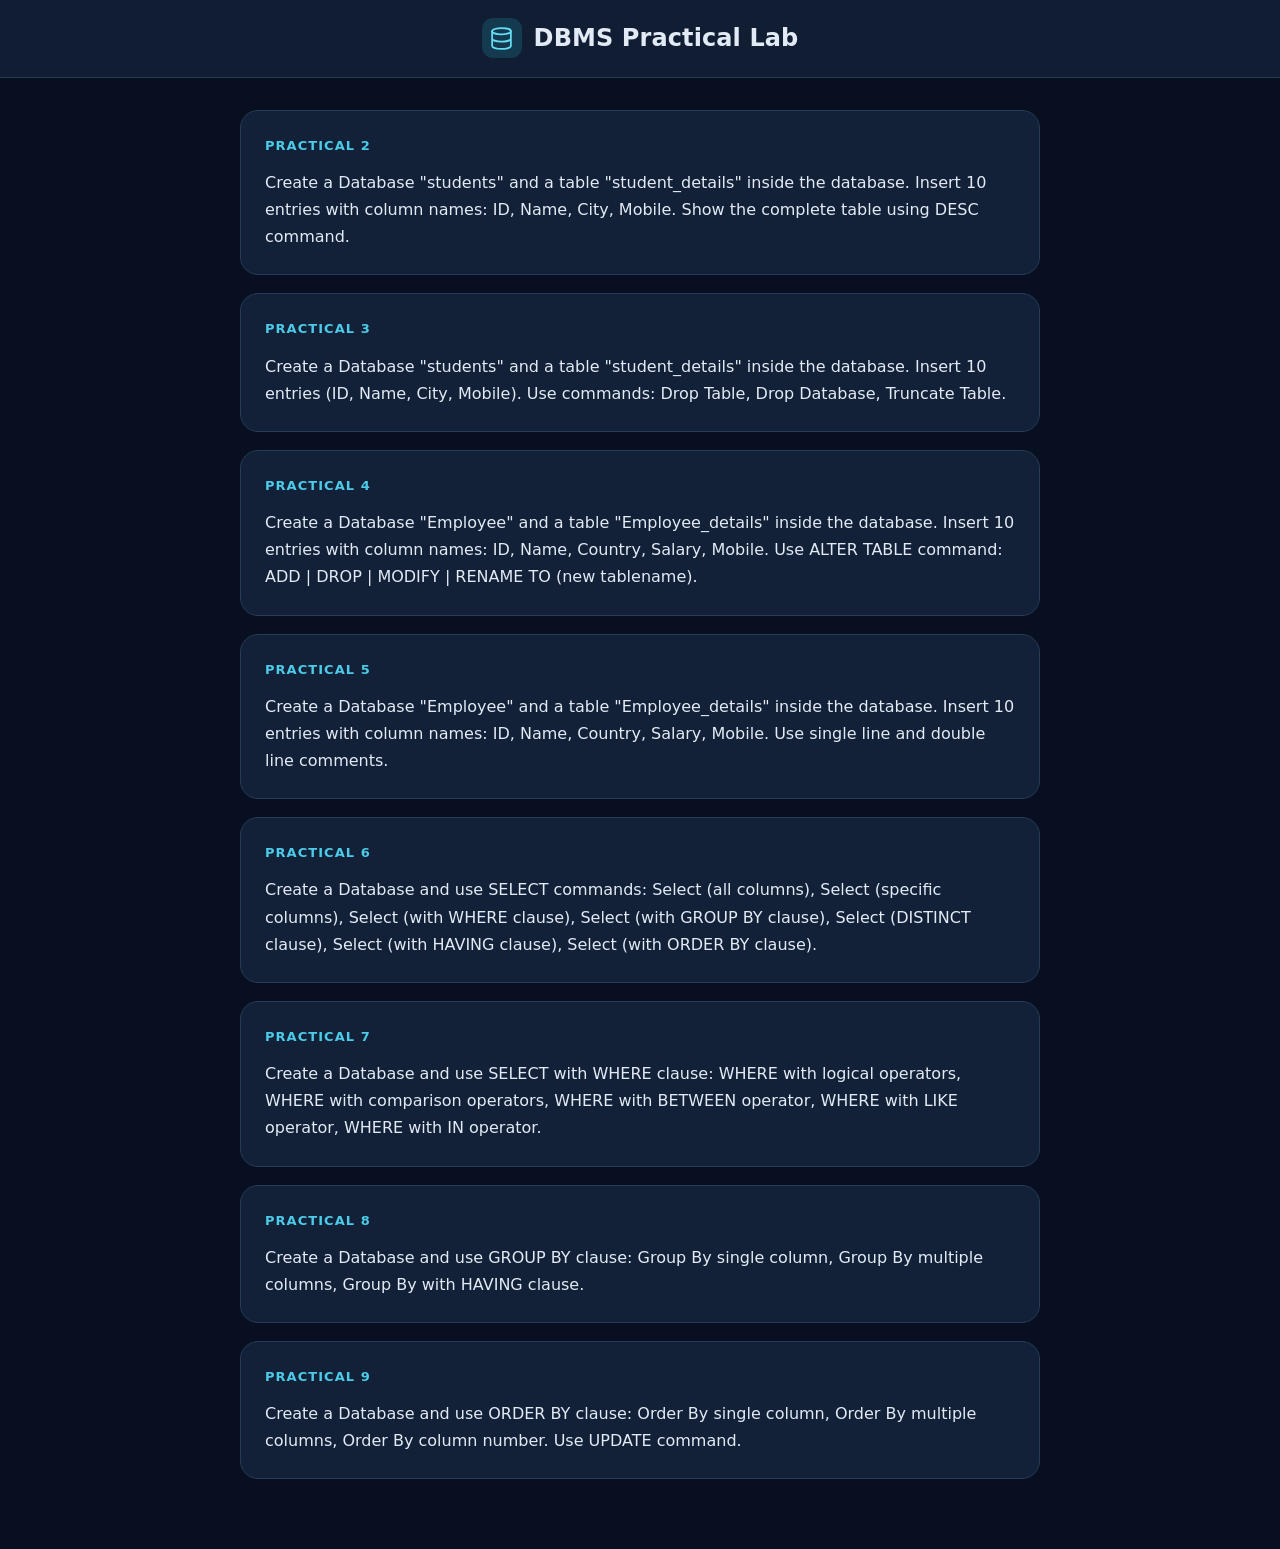
==== index.html @ 45620896 "Add files via upload" ====
<!DOCTYPE html>
<html lang="en">
<head>
<meta charset="UTF-8">
<meta name="viewport" content="width=device-width, initial-scale=1.0">

<title>DBMS Practical Lab</title>

<style>
:root {
    color-scheme: dark;
    --bg: #080f20;
    --panel: #132138;
    --line: #263c57;
    --cyan: #4bcbe7;
    --text: #e2eaf5;
}

* {
    box-sizing: border-box;
}

body {
    margin: 0;
    background: var(--bg);
    color: var(--text);
    font: 16px/1.7 Inter, system-ui,
          -apple-system, 'Segoe UI', sans-serif;
}

/* Header */

header {
    background: #101d32;
    border-bottom: 1px solid var(--line);
}

.header-inner {
    max-width: 850px;
    margin: auto;
    padding: 18px 25px;
    display: flex;
    align-items: center;
    justify-content: center;
    gap: 12px;
}

.logo {
    width: 40px;
    height: 40px;
    display: grid;
    place-items: center;
    flex-shrink: 0;
    border-radius: 11px;
    background: #143a50;
    color: #64dcf2;
}

h1 {
    margin: 0;
    font-size: 24px;
    font-weight: 700;
    letter-spacing: .1px;
}

/* Main Container */

.wrap {
    max-width: 850px;
    margin: auto;
    padding: 32px 25px 70px;
}

/* Vertical Cards */

.grid {
    display: grid;
    grid-template-columns: 1fr;
    gap: 18px;
}

.card {
    display: block;
    text-decoration: none;
    color: inherit;
    background: var(--panel);
    border: 1px solid var(--line);
    border-radius: 18px;
    padding: 24px;
    transition: background .2s,
                border-color .2s,
                transform .2s;
}

.card:hover,
.card:focus-visible {
    background: #192b45;
    border-color: var(--cyan);
    transform: translateY(-2px);
    outline: none;
}

.num {
    display: block;
    color: var(--cyan);
    font-size: 13px;
    font-weight: 750;
    letter-spacing: .08em;
    margin-bottom: 12px;
}

.question {
    margin: 0;
    font-size: 16px;
    line-height: 1.7;
    overflow-wrap: anywhere;
}

/* Mobile */

@media (max-width: 650px) {

    .header-inner {
        padding: 15px 20px;
        gap: 10px;
    }

    .logo {
        width: 34px;
        height: 34px;
        border-radius: 9px;
    }

    .logo svg {
        width: 22px;
        height: 22px;
    }

    h1 {
        font-size: 18px;
    }

    .wrap {
        padding: 24px 28px 55px;
    }

    .grid {
        gap: 14px;
    }

    .card {
        padding: 18px;
        border-radius: 16px;
    }

    .num {
        font-size: 12px;
        margin-bottom: 10px;
    }

    .question {
        font-size: 14px;
        line-height: 1.65;
    }
}

/* Subtle, accessible interaction enhancements */
@media (prefers-reduced-motion: no-preference) {
  .card { transition: transform 180ms ease, background-color 180ms ease, border-color 180ms ease, box-shadow 180ms ease; }
  .card:active { transform: scale(.992); }
  .card:hover { transform: translateY(-2px); box-shadow: 0 6px 18px rgba(0,0,0,.12); }
  .back, .copy, .nav-btn, .nav-button, .navigation a, .bottom-nav a, .practical-nav a { transition: background-color 170ms ease, border-color 170ms ease, color 170ms ease, transform 170ms ease; }
  .copy:active, .back:active, .nav-btn:active, .nav-button:active, .navigation a:active, .bottom-nav a:active, .practical-nav a:active { transform: scale(.97); }
  @keyframes gentleAppear { from { opacity: 0; transform: translateY(6px); } to { opacity: 1; transform: translateY(0); } }
  main > section, main > .grid, main > h1, main > .card, main.wrap > section { animation: gentleAppear 340ms ease-out both; }
}
@media (prefers-reduced-motion: reduce) {
  *, *::before, *::after { animation-duration: .01ms !important; animation-iteration-count: 1 !important; transition-duration: .01ms !important; scroll-behavior: auto !important; }
}
</style>
</head>

<body>

<header>
    <div class="header-inner">

        <span class="logo" aria-hidden="true">
            <svg width="25"
                 height="25"
                 viewBox="0 0 24 24"
                 fill="none"
                 stroke="currentColor"
                 stroke-width="1.7"
                 stroke-linecap="round"
                 stroke-linejoin="round">

                <ellipse cx="12" cy="5"
                         rx="9" ry="3"/>

                <path d="M3 5v14c0 1.66 4.03 3 9 3s9-1.34 9-3V5M3 12c0 1.66 4.03 3 9 3s9-1.34 9-3"/>

            </svg>
        </span>

        <h1>DBMS Practical Lab</h1>

    </div>
</header>

<main class="wrap">

<div class="grid">

<!-- Practical 2 -->

<a class="card" href="p2.html">

    <span class="num">PRACTICAL 2</span>

    <p class="question">
        Create a Database "students" and a table
        "student_details" inside the database.
        Insert 10 entries with column names:
        ID, Name, City, Mobile.
        Show the complete table using DESC command.
    </p>

</a>

<!-- Practical 3 -->

<a class="card" href="p3.html">

    <span class="num">PRACTICAL 3</span>

    <p class="question">
        Create a Database "students" and a table
        "student_details" inside the database.
        Insert 10 entries (ID, Name, City, Mobile).
        Use commands: Drop Table, Drop Database,
        Truncate Table.
    </p>

</a>

<!-- Practical 4 -->

<a class="card" href="p4.html">

    <span class="num">PRACTICAL 4</span>

    <p class="question">
        Create a Database "Employee" and a table
        "Employee_details" inside the database.
        Insert 10 entries with column names:
        ID, Name, Country, Salary, Mobile.
        Use ALTER TABLE command:
        ADD | DROP | MODIFY | RENAME TO
        (new tablename).
    </p>

</a>

<!-- Practical 5 -->

<a class="card" href="p5.html">

    <span class="num">PRACTICAL 5</span>

    <p class="question">
        Create a Database "Employee" and a table
        "Employee_details" inside the database.
        Insert 10 entries with column names:
        ID, Name, Country, Salary, Mobile.
        Use single line and double line comments.
    </p>

</a>

<!-- Practical 6 -->

<a class="card" href="p6.html">

    <span class="num">PRACTICAL 6</span>

    <p class="question">
        Create a Database and use SELECT commands:
        Select (all columns),
        Select (specific columns),
        Select (with WHERE clause),
        Select (with GROUP BY clause),
        Select (DISTINCT clause),
        Select (with HAVING clause),
        Select (with ORDER BY clause).
    </p>

</a>

<!-- Practical 7 -->

<a class="card" href="p7.html">

    <span class="num">PRACTICAL 7</span>

    <p class="question">
        Create a Database and use SELECT with WHERE clause:
        WHERE with logical operators,
        WHERE with comparison operators,
        WHERE with BETWEEN operator,
        WHERE with LIKE operator,
        WHERE with IN operator.
    </p>

</a>

<!-- Practical 8 -->

<a class="card" href="p8.html">

    <span class="num">PRACTICAL 8</span>

    <p class="question">
        Create a Database and use GROUP BY clause:
        Group By single column,
        Group By multiple columns,
        Group By with HAVING clause.
    </p>

</a>

<!-- Practical 9 -->

<a class="card" href="p9.html">

    <span class="num">PRACTICAL 9</span>

    <p class="question">
        Create a Database and use ORDER BY clause:
        Order By single column,
        Order By multiple columns,
        Order By column number.
        Use UPDATE command.
    </p>

</a>

</div>

</main>

</body>
</html>
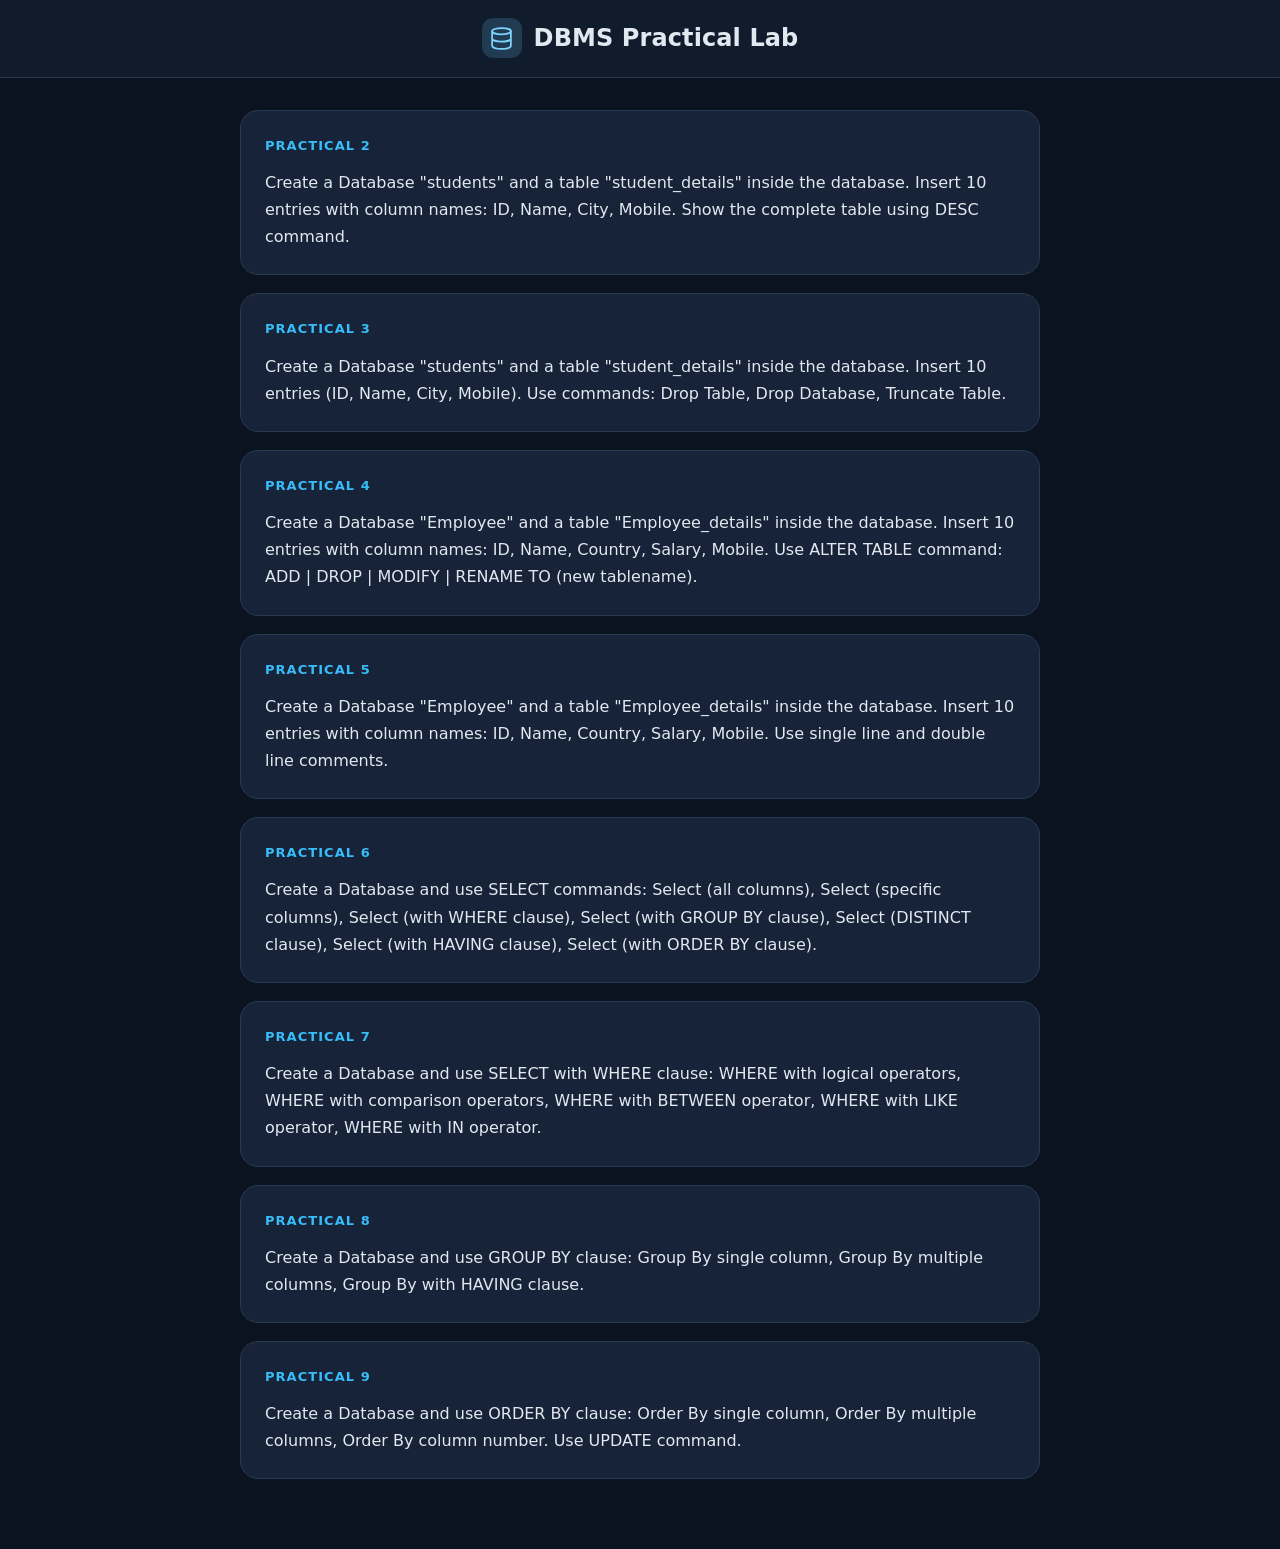
==== commit 21f6b22c: "Add files via upload" ====
--- a/index.html
+++ b/index.html
@@ -10,11 +10,11 @@
 <style>
 :root {
     color-scheme: dark;
-    --bg: #080f20;
-    --panel: #132138;
-    --line: #263c57;
-    --cyan: #4bcbe7;
-    --text: #e2eaf5;
+    --bg: #0B1220;
+    --panel: #172338;
+    --line: #2A3A52;
+    --cyan: #38BDF8;
+    --text: #E2E8F0;
 }
 
 * {
@@ -32,7 +32,7 @@
 /* Header */
 
 header {
-    background: #101d32;
+    background: #101B2C;
     border-bottom: 1px solid var(--line);
 }
 
@@ -53,8 +53,8 @@
     place-items: center;
     flex-shrink: 0;
     border-radius: 11px;
-    background: #143a50;
-    color: #64dcf2;
+    background: #203B52;
+    color: #7DD3FC;
 }
 
 h1 {
@@ -88,16 +88,14 @@
     border: 1px solid var(--line);
     border-radius: 18px;
     padding: 24px;
-    transition: background .2s,
-                border-color .2s,
-                transform .2s;
+    
 }
 
 .card:hover,
 .card:focus-visible {
-    background: #192b45;
+    background: #1B2C44;
     border-color: var(--cyan);
-    transform: translateY(-2px);
+    
     outline: none;
 }
 
@@ -165,19 +163,15 @@
     }
 }
 
-/* Subtle, accessible interaction enhancements */
-@media (prefers-reduced-motion: no-preference) {
-  .card { transition: transform 180ms ease, background-color 180ms ease, border-color 180ms ease, box-shadow 180ms ease; }
-  .card:active { transform: scale(.992); }
-  .card:hover { transform: translateY(-2px); box-shadow: 0 6px 18px rgba(0,0,0,.12); }
-  .back, .copy, .nav-btn, .nav-button, .navigation a, .bottom-nav a, .practical-nav a { transition: background-color 170ms ease, border-color 170ms ease, color 170ms ease, transform 170ms ease; }
-  .copy:active, .back:active, .nav-btn:active, .nav-button:active, .navigation a:active, .bottom-nav a:active, .practical-nav a:active { transform: scale(.97); }
-  @keyframes gentleAppear { from { opacity: 0; transform: translateY(6px); } to { opacity: 1; transform: translateY(0); } }
-  main > section, main > .grid, main > h1, main > .card, main.wrap > section { animation: gentleAppear 340ms ease-out both; }
-}
-@media (prefers-reduced-motion: reduce) {
-  *, *::before, *::after { animation-duration: .01ms !important; animation-iteration-count: 1 !important; transition-duration: .01ms !important; scroll-behavior: auto !important; }
-}
+
+/* Midnight Navy: calm, static study interface */
+:root { --bg:#0B1220; --panel:#172338; --card:#172338; --line:#2A3A52; --cyan:#38BDF8; --text:#E2E8F0; }
+.card:hover,.card:focus-visible { background:#1B2C44; border-color:#38BDF8; box-shadow:none; transform:none; }
+.card:active,.copy:active,.back:active,.practical-nav a:active { transform:none; }
+.copy { transition:background-color 160ms ease,border-color 160ms ease,color 160ms ease; }
+.copy.copied { background:#174735; border-color:#4ADE80; color:#BBF7D0; }
+.copy.copied svg { width:21px; height:21px; }
+@media (prefers-reduced-motion:reduce) { .copy { transition:none; } }
 </style>
 </head>
 
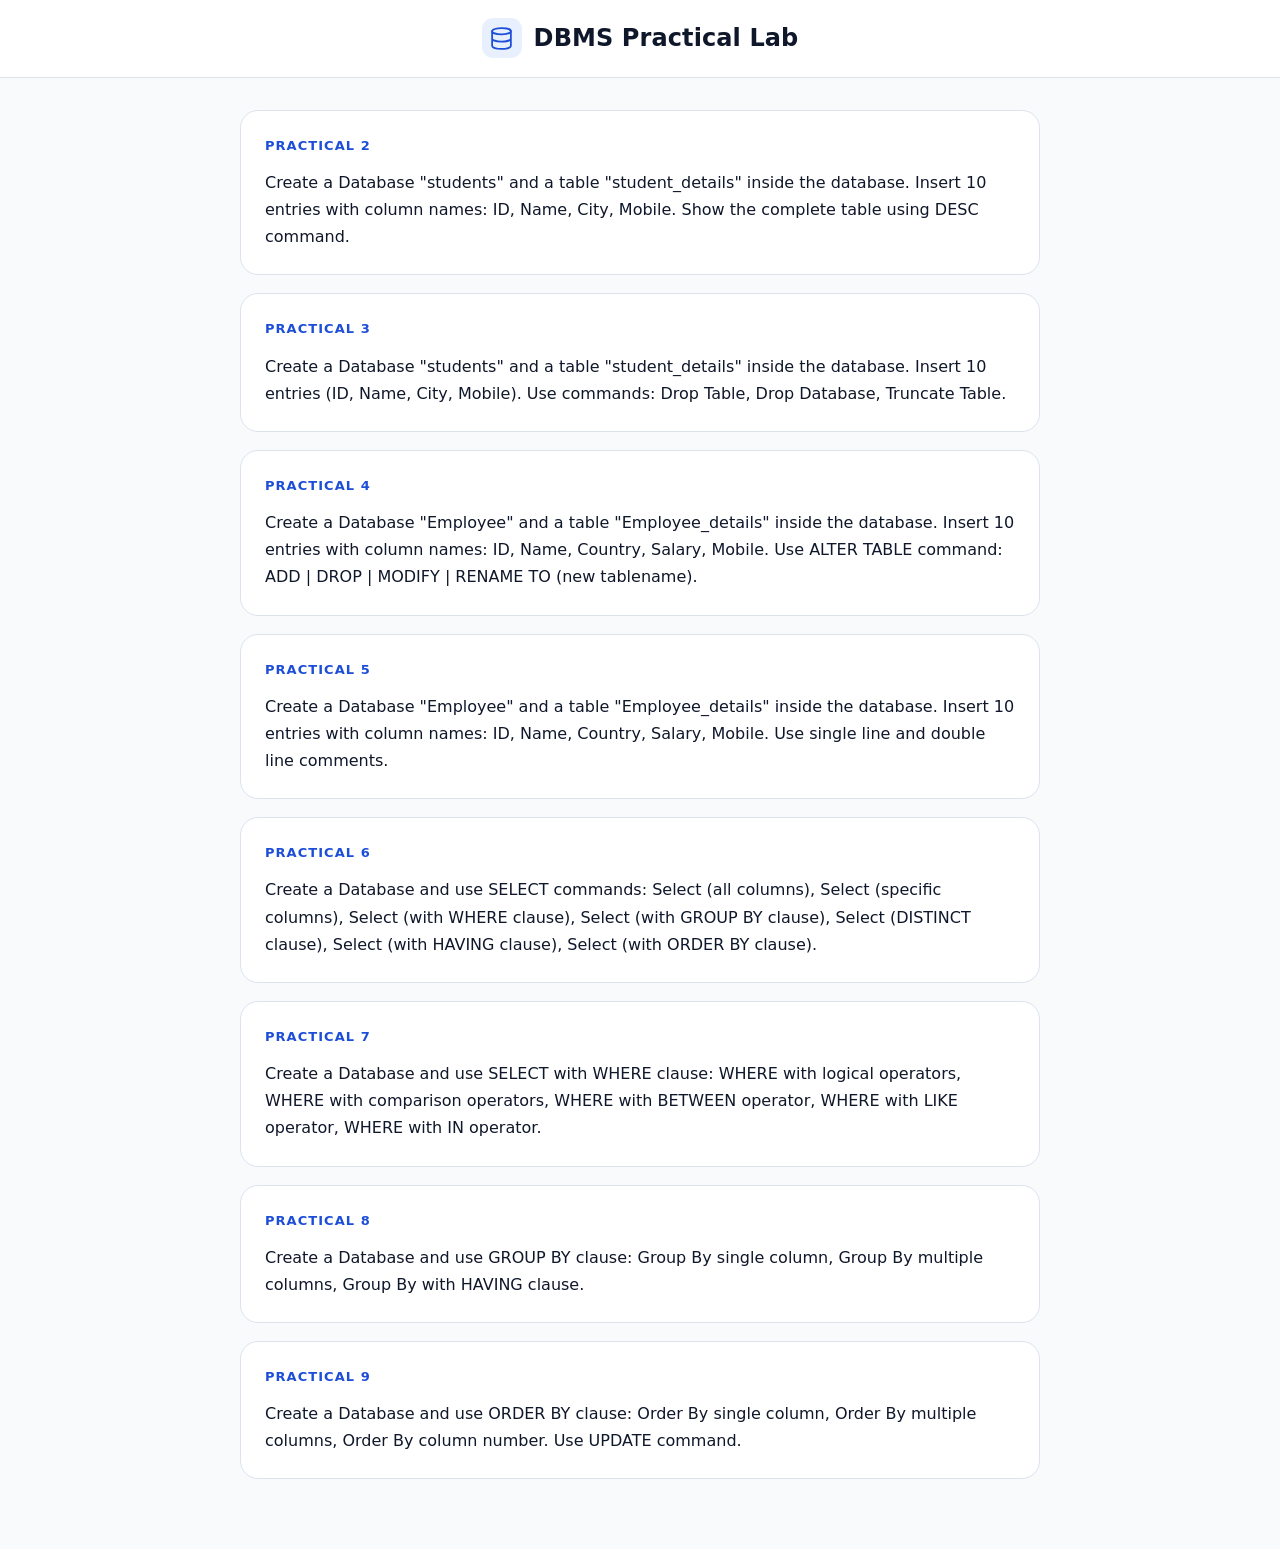
==== commit b182eb73: "Add files via upload" ====
--- a/index.html
+++ b/index.html
@@ -172,6 +172,37 @@
 .copy.copied { background:#174735; border-color:#4ADE80; color:#BBF7D0; }
 .copy.copied svg { width:21px; height:21px; }
 @media (prefers-reduced-motion:reduce) { .copy { transition:none; } }
+
+/* Follow the operating system's light/dark appearance; dark colors above remain unchanged. */
+@media (prefers-color-scheme: light) {
+ :root { color-scheme: light; --bg:#F8FAFC; --panel:#FFFFFF; --card:#FFFFFF; --line:#DCE3EC; --cyan:#1D4ED8; --text:#0F172A; --muted:#475569; }
+ body { background:var(--bg); color:var(--text); }
+ header { background:#FFFFFF; border-color:#DCE3EC; }
+ section, .card { background:#FFFFFF; border-color:#DCE3EC; color:#0F172A; }
+ .card:hover,.card:focus-visible { background:#F1F5F9; border-color:#93B4E9; }
+ .logo { background:#E8F0FE; color:#1D4ED8; }
+ h1, .question, p, li { color:inherit; }
+ h2, .num, .back { color:#1D4ED8; }
+ pre, pre code, .command-row pre, .command-pair pre { background:#F1F5F9; color:#1E3A5F; border-color:#DCE3EC; }
+ .result, .output, .result pre, .output pre { background:#EFF6F1; color:#166534; border-color:#CFE7D7; }
+ table { color:#0F172A; }
+ th, td { border-color:#CBD5E1; }
+ th { background:#E8F0FE; color:#1D4ED8; }
+ .copy, button.copy, a.back, .practical-nav a { background:#EFF6FF; color:#1D4ED8; border-color:#B7CFF5; }
+ a.back:hover, a.back:focus-visible, .practical-nav a:hover, .practical-nav a:focus-visible { background:#E1EEFF; border-color:#729FE6; }
+ .copy svg { stroke:currentColor; }
+}
+/* Brief, restrained visual acknowledgement after a successful copy. */
+.copy.copied { animation:copy-press-flash .28s ease-out; }
+@keyframes copy-press-flash { 0% { opacity:1; } 45% { opacity:.48; } 100% { opacity:1; } }
+@media (prefers-reduced-motion: reduce) { .copy.copied { animation:none; } }
+/* Do not turn copy buttons green or replace their icons. */
+.copy.copied { color:inherit; }
+
+:root { color-scheme:dark light; }
+.copy.copied, button.copy.copied { background:#21374D !important; border-color:#38BDF8 !important; color:#F1F5F9 !important; }
+@media(prefers-color-scheme:light) { .copy.copied, button.copy.copied { background:#EFF6FF !important; border-color:#B7CFF5 !important; color:#1D4ED8 !important; } }
+
 </style>
 </head>
 
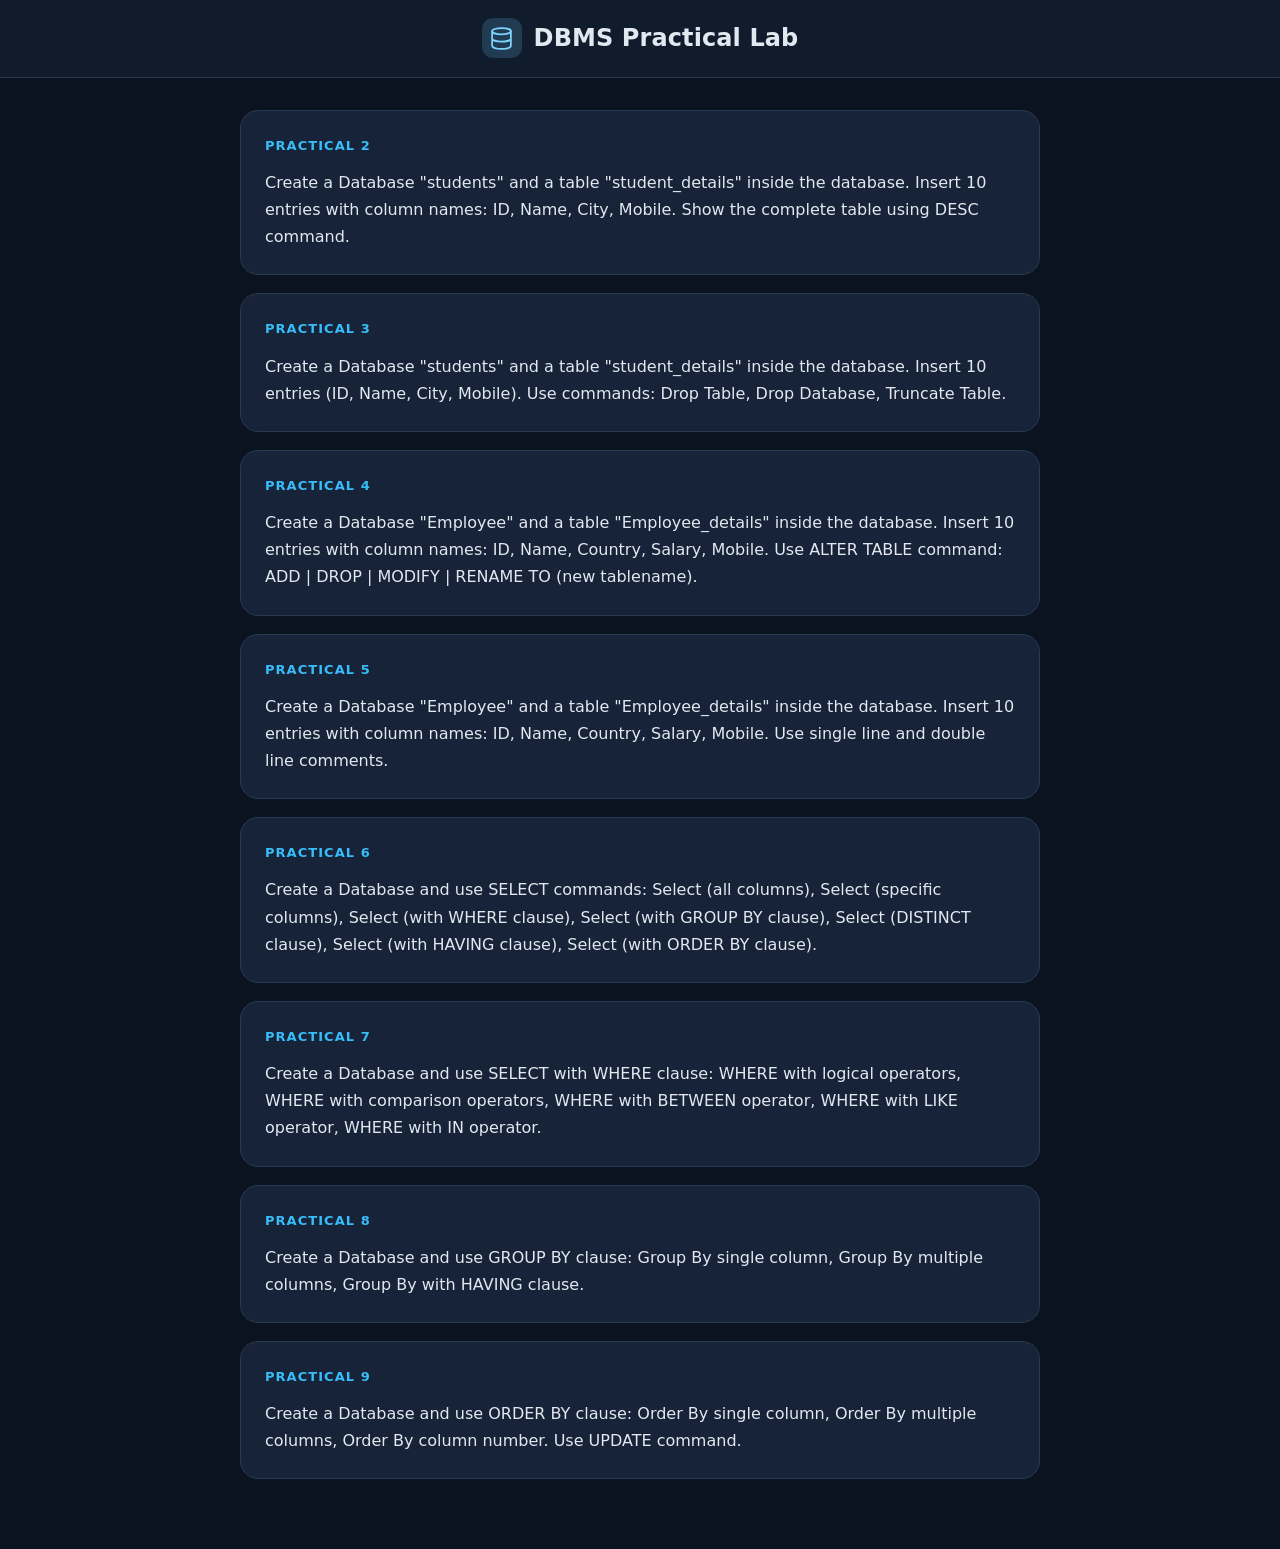
==== commit d8ec5aa5: "Add files via upload" ====
--- a/index.html
+++ b/index.html
@@ -172,37 +172,6 @@
 .copy.copied { background:#174735; border-color:#4ADE80; color:#BBF7D0; }
 .copy.copied svg { width:21px; height:21px; }
 @media (prefers-reduced-motion:reduce) { .copy { transition:none; } }
-
-/* Follow the operating system's light/dark appearance; dark colors above remain unchanged. */
-@media (prefers-color-scheme: light) {
- :root { color-scheme: light; --bg:#F8FAFC; --panel:#FFFFFF; --card:#FFFFFF; --line:#DCE3EC; --cyan:#1D4ED8; --text:#0F172A; --muted:#475569; }
- body { background:var(--bg); color:var(--text); }
- header { background:#FFFFFF; border-color:#DCE3EC; }
- section, .card { background:#FFFFFF; border-color:#DCE3EC; color:#0F172A; }
- .card:hover,.card:focus-visible { background:#F1F5F9; border-color:#93B4E9; }
- .logo { background:#E8F0FE; color:#1D4ED8; }
- h1, .question, p, li { color:inherit; }
- h2, .num, .back { color:#1D4ED8; }
- pre, pre code, .command-row pre, .command-pair pre { background:#F1F5F9; color:#1E3A5F; border-color:#DCE3EC; }
- .result, .output, .result pre, .output pre { background:#EFF6F1; color:#166534; border-color:#CFE7D7; }
- table { color:#0F172A; }
- th, td { border-color:#CBD5E1; }
- th { background:#E8F0FE; color:#1D4ED8; }
- .copy, button.copy, a.back, .practical-nav a { background:#EFF6FF; color:#1D4ED8; border-color:#B7CFF5; }
- a.back:hover, a.back:focus-visible, .practical-nav a:hover, .practical-nav a:focus-visible { background:#E1EEFF; border-color:#729FE6; }
- .copy svg { stroke:currentColor; }
-}
-/* Brief, restrained visual acknowledgement after a successful copy. */
-.copy.copied { animation:copy-press-flash .28s ease-out; }
-@keyframes copy-press-flash { 0% { opacity:1; } 45% { opacity:.48; } 100% { opacity:1; } }
-@media (prefers-reduced-motion: reduce) { .copy.copied { animation:none; } }
-/* Do not turn copy buttons green or replace their icons. */
-.copy.copied { color:inherit; }
-
-:root { color-scheme:dark light; }
-.copy.copied, button.copy.copied { background:#21374D !important; border-color:#38BDF8 !important; color:#F1F5F9 !important; }
-@media(prefers-color-scheme:light) { .copy.copied, button.copy.copied { background:#EFF6FF !important; border-color:#B7CFF5 !important; color:#1D4ED8 !important; } }
-
 </style>
 </head>
 
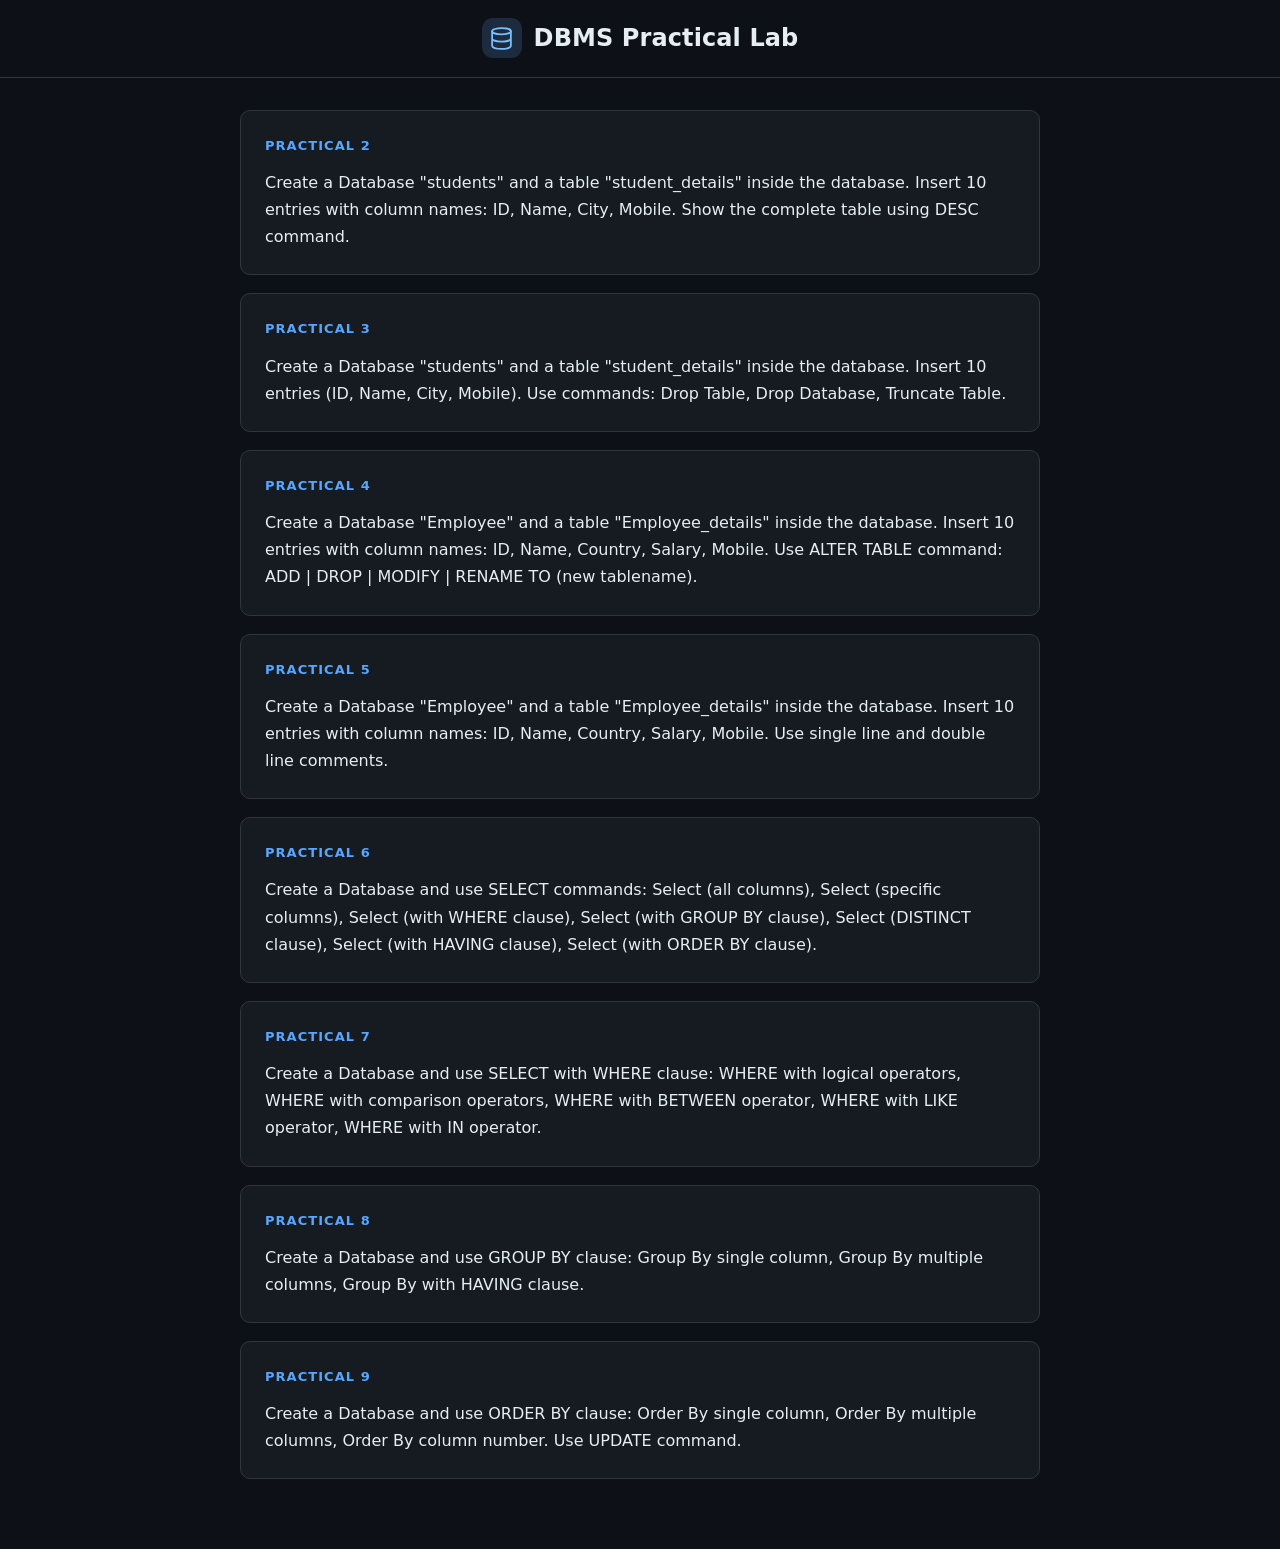
==== commit 92ba2307: "Add files via upload" ====
--- a/index.html
+++ b/index.html
@@ -10,11 +10,11 @@
 <style>
 :root {
     color-scheme: dark;
-    --bg: #0B1220;
-    --panel: #172338;
-    --line: #2A3A52;
-    --cyan: #38BDF8;
-    --text: #E2E8F0;
+    --bg: #0d1117;
+    --panel: #161b22;
+    --line: #30363d;
+    --cyan: #58a6ff;
+    --text: #e6edf3;
 }
 
 * {
@@ -32,7 +32,7 @@
 /* Header */
 
 header {
-    background: #101B2C;
+    background: #0d1117;
     border-bottom: 1px solid var(--line);
 }
 
@@ -53,8 +53,8 @@
     place-items: center;
     flex-shrink: 0;
     border-radius: 11px;
-    background: #203B52;
-    color: #7DD3FC;
+    background: #1c2b3e;
+    color: #79c0ff;
 }
 
 h1 {
@@ -86,14 +86,16 @@
     color: inherit;
     background: var(--panel);
     border: 1px solid var(--line);
-    border-radius: 18px;
+    border-radius: 10px;
     padding: 24px;
-    
+    transition: background .2s,
+                border-color .2s,
+                transform .2s;
 }
 
 .card:hover,
 .card:focus-visible {
-    background: #1B2C44;
+    background: #1c2530;
     border-color: var(--cyan);
     
     outline: none;
@@ -149,7 +151,7 @@
 
     .card {
         padding: 18px;
-        border-radius: 16px;
+        border-radius: 10px;
     }
 
     .num {
@@ -162,16 +164,6 @@
         line-height: 1.65;
     }
 }
-
-
-/* Midnight Navy: calm, static study interface */
-:root { --bg:#0B1220; --panel:#172338; --card:#172338; --line:#2A3A52; --cyan:#38BDF8; --text:#E2E8F0; }
-.card:hover,.card:focus-visible { background:#1B2C44; border-color:#38BDF8; box-shadow:none; transform:none; }
-.card:active,.copy:active,.back:active,.practical-nav a:active { transform:none; }
-.copy { transition:background-color 160ms ease,border-color 160ms ease,color 160ms ease; }
-.copy.copied { background:#174735; border-color:#4ADE80; color:#BBF7D0; }
-.copy.copied svg { width:21px; height:21px; }
-@media (prefers-reduced-motion:reduce) { .copy { transition:none; } }
 </style>
 </head>
 
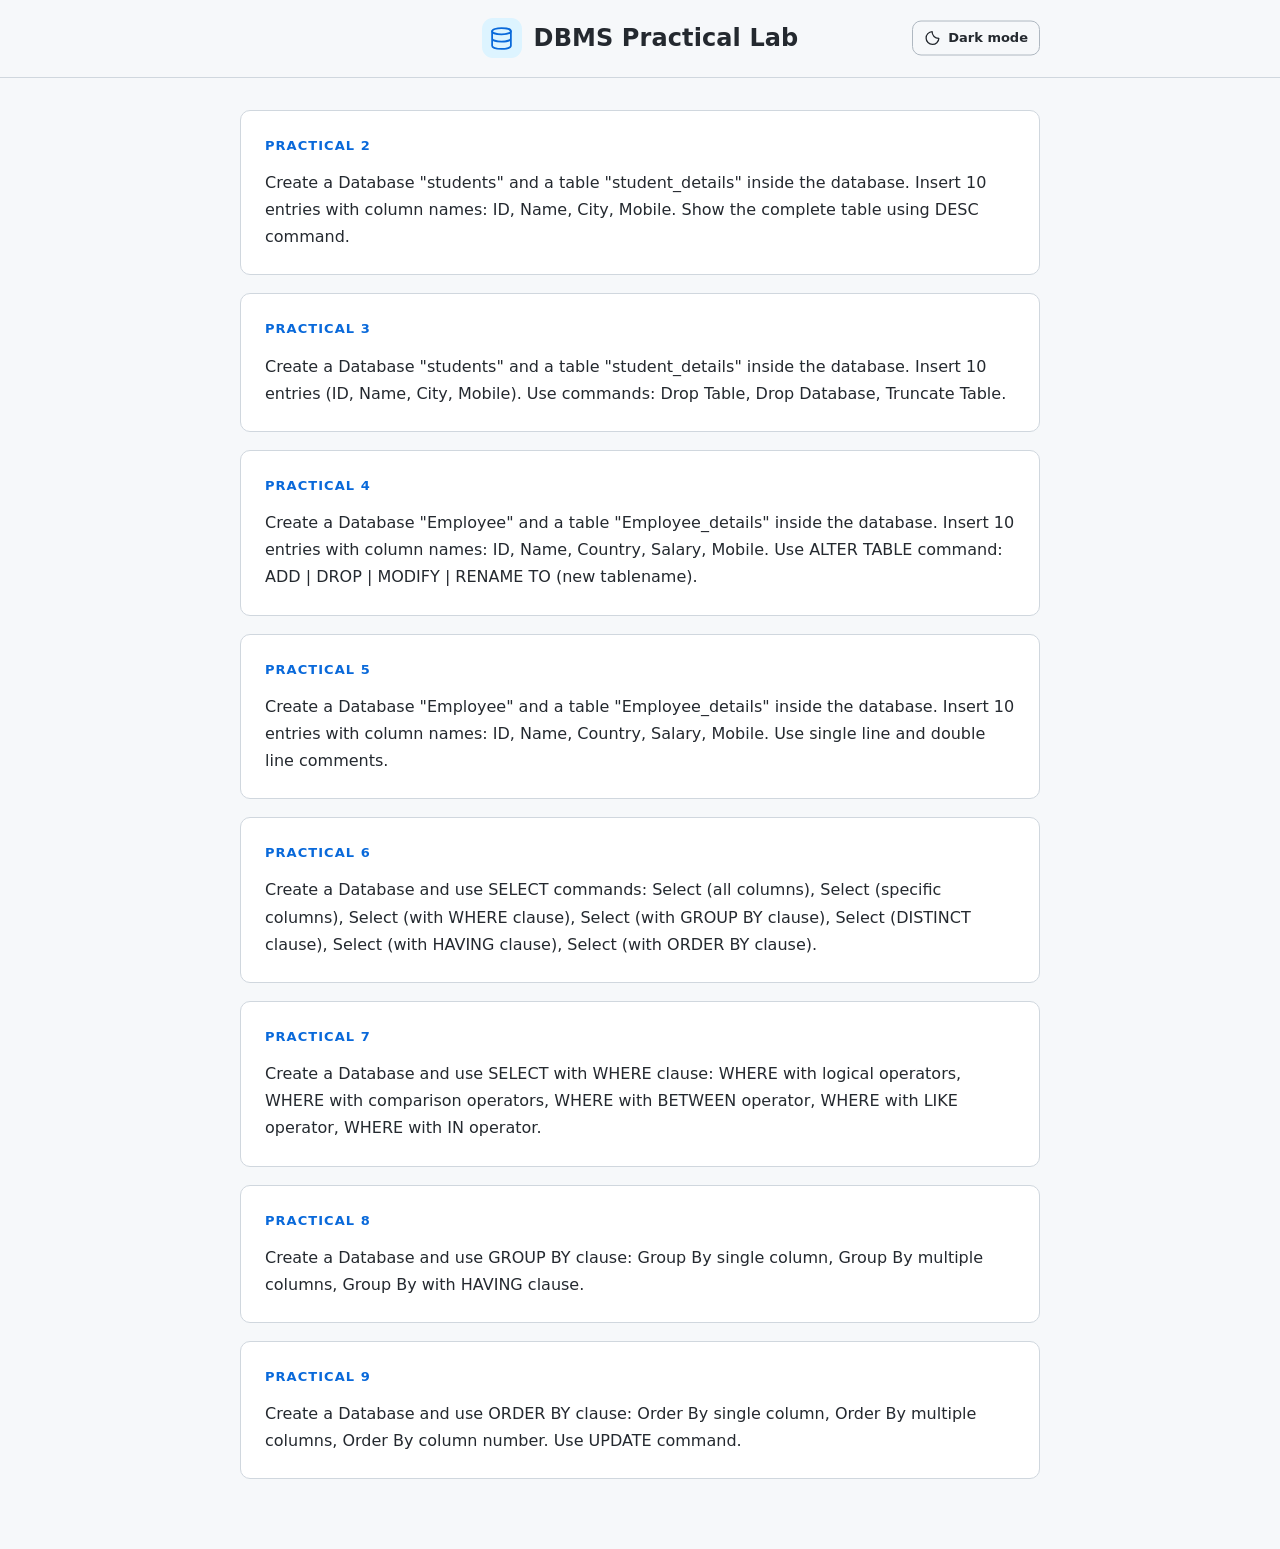
==== commit d75a5ba2: "Add files via upload" ====
--- a/index.html
+++ b/index.html
@@ -7,6 +7,7 @@
 
 <title>DBMS Practical Lab</title>
 
+<script>(function(){try{var t=localStorage.getItem('dbmspract-theme');if(t==='light'||t==='dark')document.documentElement.setAttribute('data-theme',t)}catch(e){}})();</script>
 <style>
 :root {
     color-scheme: dark;
@@ -165,6 +166,7 @@
     }
 }
 </style>
+<link rel="stylesheet" href="theme.css">
 </head>
 
 <body>
@@ -191,6 +193,7 @@
         </span>
 
         <h1>DBMS Practical Lab</h1>
+<button id="theme-toggle" class="theme-toggle" type="button" aria-label="Toggle color theme"><svg class="theme-icon" viewBox="0 0 24 24" fill="none" stroke="currentColor" stroke-width="1.8" stroke-linecap="round" stroke-linejoin="round" aria-hidden="true"></svg><span class="theme-label">Theme</span></button>
 
     </div>
 </header>
@@ -336,5 +339,6 @@
 
 </main>
 
+<script src="theme.js"></script>
 </body>
 </html>
--- a/theme.css
+++ b/theme.css
@@ -0,0 +1,26 @@
+/* Shared theme: system preference by default; manual choice persists. */
+:root { --page-bg:#0d1117; --surface:#161b22; --border:#30363d; --accent:#58a6ff; --body-text:#e6edf3; --code-bg:#0d1117; --code-text:#c9d1d9; --output-text:#3fb950; --button-bg:#212d3b; --button-border:#3b638b; --button-text:#e6edf3; --button-hover:#2a3a4b; --card-hover:#1c2530; --logo-bg:#1c2b3e; --logo-text:#79c0ff; }
+@media (prefers-color-scheme: light) {
+ :root:not([data-theme]) { --page-bg:#f6f8fa; --surface:#ffffff; --border:#d0d7de; --accent:#0969da; --body-text:#24292f; --code-bg:#f6f8fa; --code-text:#24292f; --output-text:#116329; --button-bg:#f6f8fa; --button-border:#afb8c1; --button-text:#24292f; --button-hover:#eaeef2; --card-hover:#f3f6fa; --logo-bg:#ddf4ff; --logo-text:#0969da; }
+}
+:root[data-theme="light"] { --page-bg:#f6f8fa; --surface:#ffffff; --border:#d0d7de; --accent:#0969da; --body-text:#24292f; --code-bg:#f6f8fa; --code-text:#24292f; --output-text:#116329; --button-bg:#f6f8fa; --button-border:#afb8c1; --button-text:#24292f; --button-hover:#eaeef2; --card-hover:#f3f6fa; --logo-bg:#ddf4ff; --logo-text:#0969da; }
+:root[data-theme="dark"] { --page-bg:#0d1117; --surface:#161b22; --border:#30363d; --accent:#58a6ff; --body-text:#e6edf3; --code-bg:#0d1117; --code-text:#c9d1d9; --output-text:#3fb950; --button-bg:#212d3b; --button-border:#3b638b; --button-text:#e6edf3; --button-hover:#2a3a4b; --card-hover:#1c2530; --logo-bg:#1c2b3e; --logo-text:#79c0ff; }
+:root { color-scheme:dark; --bg:var(--page-bg); --panel:var(--surface); --line:var(--border); --cyan:var(--accent); --text:var(--body-text); }
+:root[data-theme="light"] {color-scheme:light}
+@media (prefers-color-scheme: light) { :root:not([data-theme]) {color-scheme:light} }
+body { background:var(--page-bg); color:var(--body-text); }
+header { background:var(--page-bg); border-color:var(--border); }
+.logo {background:var(--logo-bg);color:var(--logo-text)}
+.card {background:var(--surface);border-color:var(--border);color:var(--body-text)}
+.card:hover,.card:focus-visible {background:var(--card-hover);border-color:var(--accent)}
+section {background:var(--surface);border-color:var(--border)}
+pre {background:var(--code-bg);border-color:var(--border);color:var(--code-text)}
+.result {background:var(--code-bg);border-color:var(--border);color:var(--output-text)}
+.copy, a.back, .practical-nav a {background:var(--button-bg);border-color:var(--button-border);color:var(--button-text)}
+a.back:hover,a.back:focus-visible,.practical-nav a:hover,.practical-nav a:focus-visible {background:var(--button-hover);border-color:var(--accent)}
+/* Homepage-only theme control */
+.header-inner {position:relative}
+.theme-toggle {position:absolute;right:25px;top:50%;transform:translateY(-50%);display:inline-flex;align-items:center;justify-content:center;gap:7px;padding:8px 11px;border:1px solid var(--button-border);border-radius:9px;background:var(--button-bg);color:var(--button-text);font:600 13px/1.3 Inter,system-ui,sans-serif;cursor:pointer}
+.theme-toggle:hover,.theme-toggle:focus-visible {background:var(--button-hover);border-color:var(--accent)}
+.theme-toggle svg {width:17px;height:17px;flex-shrink:0}
+@media(max-width:650px){.theme-toggle{right:12px;padding:8px}.theme-toggle .theme-label{display:none}.header-inner{padding-right:54px;padding-left:54px}}
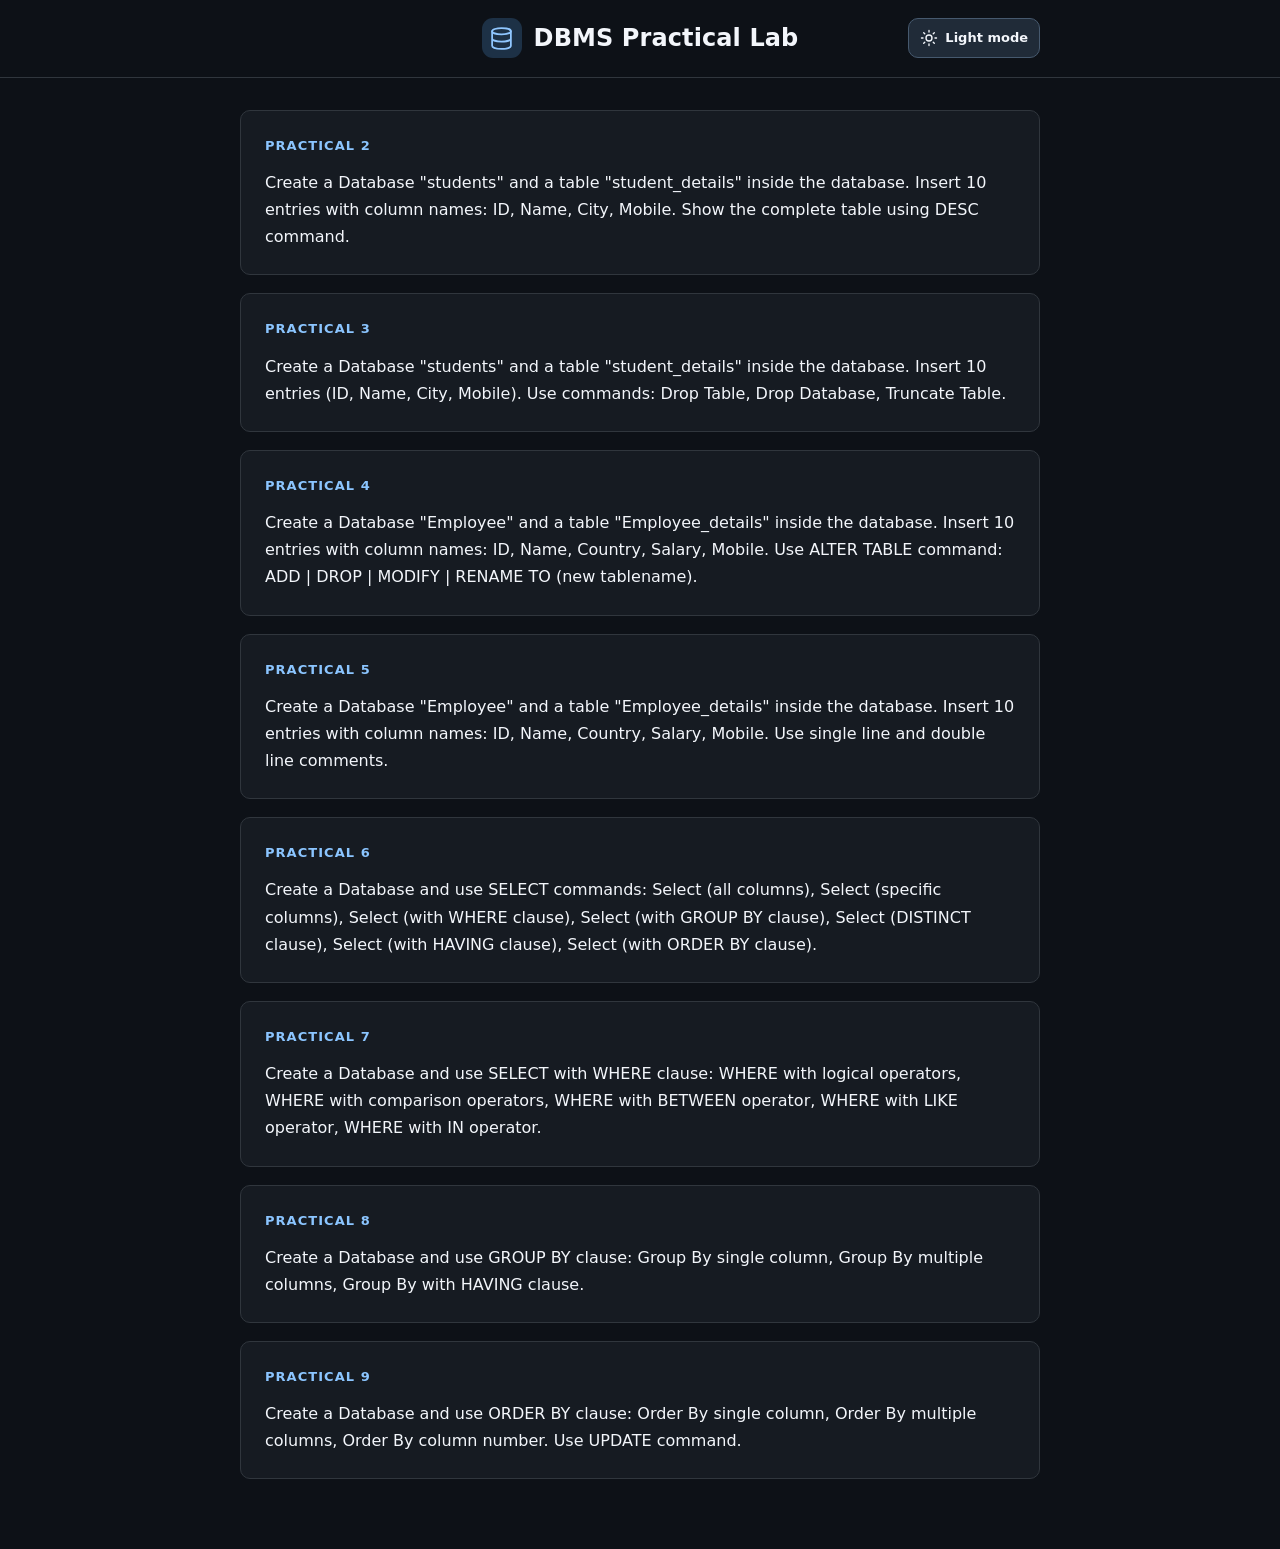
==== commit ab055e66: "Add files via upload" ====
--- a/index.html
+++ b/index.html
@@ -7,7 +7,7 @@
 
 <title>DBMS Practical Lab</title>
 
-<script>(function(){try{var t=localStorage.getItem('dbmspract-theme');if(t==='light'||t==='dark')document.documentElement.setAttribute('data-theme',t)}catch(e){}})();</script>
+<script>(function(){try{var t=localStorage.getItem('dbmspract-theme');document.documentElement.setAttribute('data-theme',t==='light'?'light':'dark')}catch(e){document.documentElement.setAttribute('data-theme','dark')}})();</script>
 <style>
 :root {
     color-scheme: dark;
--- a/theme.css
+++ b/theme.css
@@ -1,26 +1,97 @@
-/* Shared theme: system preference by default; manual choice persists. */
-:root { --page-bg:#0d1117; --surface:#161b22; --border:#30363d; --accent:#58a6ff; --body-text:#e6edf3; --code-bg:#0d1117; --code-text:#c9d1d9; --output-text:#3fb950; --button-bg:#212d3b; --button-border:#3b638b; --button-text:#e6edf3; --button-hover:#2a3a4b; --card-hover:#1c2530; --logo-bg:#1c2b3e; --logo-text:#79c0ff; }
-@media (prefers-color-scheme: light) {
- :root:not([data-theme]) { --page-bg:#f6f8fa; --surface:#ffffff; --border:#d0d7de; --accent:#0969da; --body-text:#24292f; --code-bg:#f6f8fa; --code-text:#24292f; --output-text:#116329; --button-bg:#f6f8fa; --button-border:#afb8c1; --button-text:#24292f; --button-hover:#eaeef2; --card-hover:#f3f6fa; --logo-bg:#ddf4ff; --logo-text:#0969da; }
+
+/* Refined accessible documentation palette: automatic system mode + saved choice. */
+:root {
+ --page-bg:#0d1117;--surface:#161b22;--border:#30363d;--accent:#79b8ff;
+ --body-text:#e6edf3;--muted-text:#aeb8c4;--code-bg:#101820;--code-text:#e0e8f2;
+ --output-text:#77d39b;--button-bg:#202b38;--button-border:#46596e;
+ --button-text:#e6edf3;--button-hover:#2b3a4b;--card-hover:#1c2632;
+ --logo-bg:#1d3146;--logo-text:#90c7ff;--table-head-bg:#22364c;
+ --table-head-text:#d9ebff;--table-row-alt:#1a222d;--focus-ring:#79b8ff;
 }
-:root[data-theme="light"] { --page-bg:#f6f8fa; --surface:#ffffff; --border:#d0d7de; --accent:#0969da; --body-text:#24292f; --code-bg:#f6f8fa; --code-text:#24292f; --output-text:#116329; --button-bg:#f6f8fa; --button-border:#afb8c1; --button-text:#24292f; --button-hover:#eaeef2; --card-hover:#f3f6fa; --logo-bg:#ddf4ff; --logo-text:#0969da; }
-:root[data-theme="dark"] { --page-bg:#0d1117; --surface:#161b22; --border:#30363d; --accent:#58a6ff; --body-text:#e6edf3; --code-bg:#0d1117; --code-text:#c9d1d9; --output-text:#3fb950; --button-bg:#212d3b; --button-border:#3b638b; --button-text:#e6edf3; --button-hover:#2a3a4b; --card-hover:#1c2530; --logo-bg:#1c2b3e; --logo-text:#79c0ff; }
-:root { color-scheme:dark; --bg:var(--page-bg); --panel:var(--surface); --line:var(--border); --cyan:var(--accent); --text:var(--body-text); }
-:root[data-theme="light"] {color-scheme:light}
-@media (prefers-color-scheme: light) { :root:not([data-theme]) {color-scheme:light} }
-body { background:var(--page-bg); color:var(--body-text); }
-header { background:var(--page-bg); border-color:var(--border); }
-.logo {background:var(--logo-bg);color:var(--logo-text)}
-.card {background:var(--surface);border-color:var(--border);color:var(--body-text)}
-.card:hover,.card:focus-visible {background:var(--card-hover);border-color:var(--accent)}
-section {background:var(--surface);border-color:var(--border)}
-pre {background:var(--code-bg);border-color:var(--border);color:var(--code-text)}
-.result {background:var(--code-bg);border-color:var(--border);color:var(--output-text)}
-.copy, a.back, .practical-nav a {background:var(--button-bg);border-color:var(--button-border);color:var(--button-text)}
-a.back:hover,a.back:focus-visible,.practical-nav a:hover,.practical-nav a:focus-visible {background:var(--button-hover);border-color:var(--accent)}
-/* Homepage-only theme control */
-.header-inner {position:relative}
-.theme-toggle {position:absolute;right:25px;top:50%;transform:translateY(-50%);display:inline-flex;align-items:center;justify-content:center;gap:7px;padding:8px 11px;border:1px solid var(--button-border);border-radius:9px;background:var(--button-bg);color:var(--button-text);font:600 13px/1.3 Inter,system-ui,sans-serif;cursor:pointer}
-.theme-toggle:hover,.theme-toggle:focus-visible {background:var(--button-hover);border-color:var(--accent)}
-.theme-toggle svg {width:17px;height:17px;flex-shrink:0}
-@media(max-width:650px){.theme-toggle{right:12px;padding:8px}.theme-toggle .theme-label{display:none}.header-inner{padding-right:54px;padding-left:54px}}
+
+:root[data-theme=light]{
+ --page-bg:#f6f8fa;--surface:#ffffff;--border:#d5dce3;--accent:#0969da;
+ --body-text:#24292f;--muted-text:#57606a;--code-bg:#f6f8fa;--code-text:#24292f;
+ --output-text:#176b3a;--button-bg:#ffffff;--button-border:#b9c3cd;
+ --button-text:#24292f;--button-hover:#eef4fb;--card-hover:#f6faff;
+ --logo-bg:#ddf4ff;--logo-text:#0969da;--table-head-bg:#e9f2ff;
+ --table-head-text:#174d86;--table-row-alt:#f7f9fc;--focus-ring:#0969da;
+}
+:root[data-theme=dark]{
+ --page-bg:#0d1117;--surface:#161b22;--border:#30363d;--accent:#79b8ff;
+ --body-text:#e6edf3;--muted-text:#aeb8c4;--code-bg:#101820;--code-text:#e0e8f2;
+ --output-text:#77d39b;--button-bg:#202b38;--button-border:#46596e;
+ --button-text:#e6edf3;--button-hover:#2b3a4b;--card-hover:#1c2632;
+ --logo-bg:#1d3146;--logo-text:#90c7ff;--table-head-bg:#22364c;
+ --table-head-text:#d9ebff;--table-row-alt:#1a222d;--focus-ring:#79b8ff;
+}
+:root{color-scheme:dark;--bg:var(--page-bg);--panel:var(--surface);--card:var(--surface);--line:var(--border);--cyan:var(--accent);--text:var(--body-text)}
+:root[data-theme=light]{color-scheme:light}
+
+body{background:var(--page-bg);color:var(--body-text)}
+header{background:var(--page-bg);border-color:var(--border)}
+.logo{background:var(--logo-bg);color:var(--logo-text)}
+.card,section{background:var(--surface);border-color:var(--border);color:var(--body-text)}
+.card:hover,.card:focus-visible{background:var(--card-hover);border-color:var(--accent)}
+h2,.num{color:var(--accent)}
+pre,pre code{color:var(--code-text)}
+pre{background:var(--code-bg);border-color:var(--border);white-space:pre;overflow-x:auto;overflow-wrap:normal;word-break:normal;max-width:100%}
+.result{background:var(--code-bg);border-color:var(--border);color:var(--output-text);white-space:pre;overflow-x:auto;overflow-wrap:normal;word-break:normal;max-width:100%}
+/* Make every copy button identical, including the single button in Practical 2. */
+button.copy,.copy{appearance:none;width:42px;height:42px;min-width:42px;min-height:42px;padding:0;flex:0 0 42px;display:inline-grid;place-items:center;border:1px solid var(--button-border);border-radius:10px;background:var(--button-bg);color:var(--button-text);cursor:pointer;box-shadow:none;transform:none}
+.copy svg,.copy svg[width]{width:20px;height:20px;display:block;stroke:currentColor}
+.copy:hover{background:var(--button-hover);border-color:var(--accent)}
+.copy:active{background:var(--button-hover)}
+.copy:focus-visible,a.back:focus-visible,.practical-nav a:focus-visible,.theme-toggle:focus-visible,.card:focus-visible{outline:2px solid var(--focus-ring);outline-offset:3px}
+.command-row{display:flex;align-items:center;gap:12px}
+.command-row pre{flex:1;min-width:0}
+/* Accessible tables: light headers are pale blue, not dark navy. */
+.table-scroll{overflow-x:auto;max-width:100%;border-radius:9px}
+table{border-collapse:collapse;color:var(--body-text);background:var(--surface)}
+table th{background:var(--table-head-bg);color:var(--table-head-text);font-weight:700}
+table td,table th{border:1px solid var(--border)}
+table tbody tr:nth-child(even){background:var(--table-row-alt)}
+/* Navigation remains in its original position, now visually consistent. */
+a.back,.practical-nav a{background:var(--button-bg);border:1px solid var(--button-border);color:var(--button-text);border-radius:10px;text-decoration:none}
+a.back:hover,.practical-nav a:hover{background:var(--button-hover);border-color:var(--accent)}
+.header-inner{position:relative}
+.theme-toggle{position:absolute;right:25px;top:50%;transform:translateY(-50%);display:inline-flex;align-items:center;justify-content:center;gap:7px;min-height:40px;padding:8px 11px;border:1px solid var(--button-border);border-radius:10px;background:var(--button-bg);color:var(--button-text);font:600 13px/1.3 Inter,system-ui,sans-serif;cursor:pointer}
+.theme-toggle:hover{background:var(--button-hover);border-color:var(--accent)}
+.theme-toggle svg{width:18px;height:18px;flex-shrink:0}
+@media(max-width:650px){.theme-toggle{right:12px;min-height:38px;padding:8px}.theme-toggle .theme-label{display:none}.header-inner{padding-right:54px;padding-left:54px}}
+@media(max-width:699px){.copy{width:42px;height:42px;min-width:42px;min-height:42px}.command-row{gap:10px}table{font-size:13px}table th,table td{padding:10px 12px}}
+
+/* Readability pass: stronger text contrast in both themes, without layout changes. */
+:root, :root[data-theme=dark]{
+ --body-text:#f3f6fb;
+ --muted-text:#d5deea;
+ --code-text:#f0f5ff;
+ --output-text:#a5f2bf;
+ --accent:#8bc5ff;
+ --table-head-text:#f3f8ff;
+ --button-text:#f3f6fb;
+}
+
+:root[data-theme=light]{
+ --body-text:#151c27;
+ --muted-text:#354253;
+ --code-text:#182332;
+ --output-text:#145b2c;
+ --accent:#0755b8;
+ --table-head-text:#123b70;
+ --button-text:#192333;
+}
+/* Inherit the improved text colors across all content types. */
+body, section, section p, section li, .question, .card, td {color:var(--body-text)}
+pre, pre code, .command-row pre, #sql {color:var(--code-text)}
+.result, pre.result, .result code {color:var(--output-text)}
+h1{color:var(--body-text)}
+h2,.num{color:var(--accent)}
+th{color:var(--table-head-text)}
+.copy,.back,.practical-nav a,.theme-toggle{color:var(--button-text)}
+
+/* Theme controls on every practical page; dark is the default. */
+.practical-topbar{display:flex;align-items:center;justify-content:space-between;gap:12px;margin-bottom:23px}
+.practical-topbar .back{margin:0}
+.practical-topbar .theme-toggle{position:static;transform:none;flex-shrink:0}
+@media(max-width:650px){.practical-topbar .theme-toggle{right:auto;top:auto}.practical-topbar .theme-label{display:none}}
